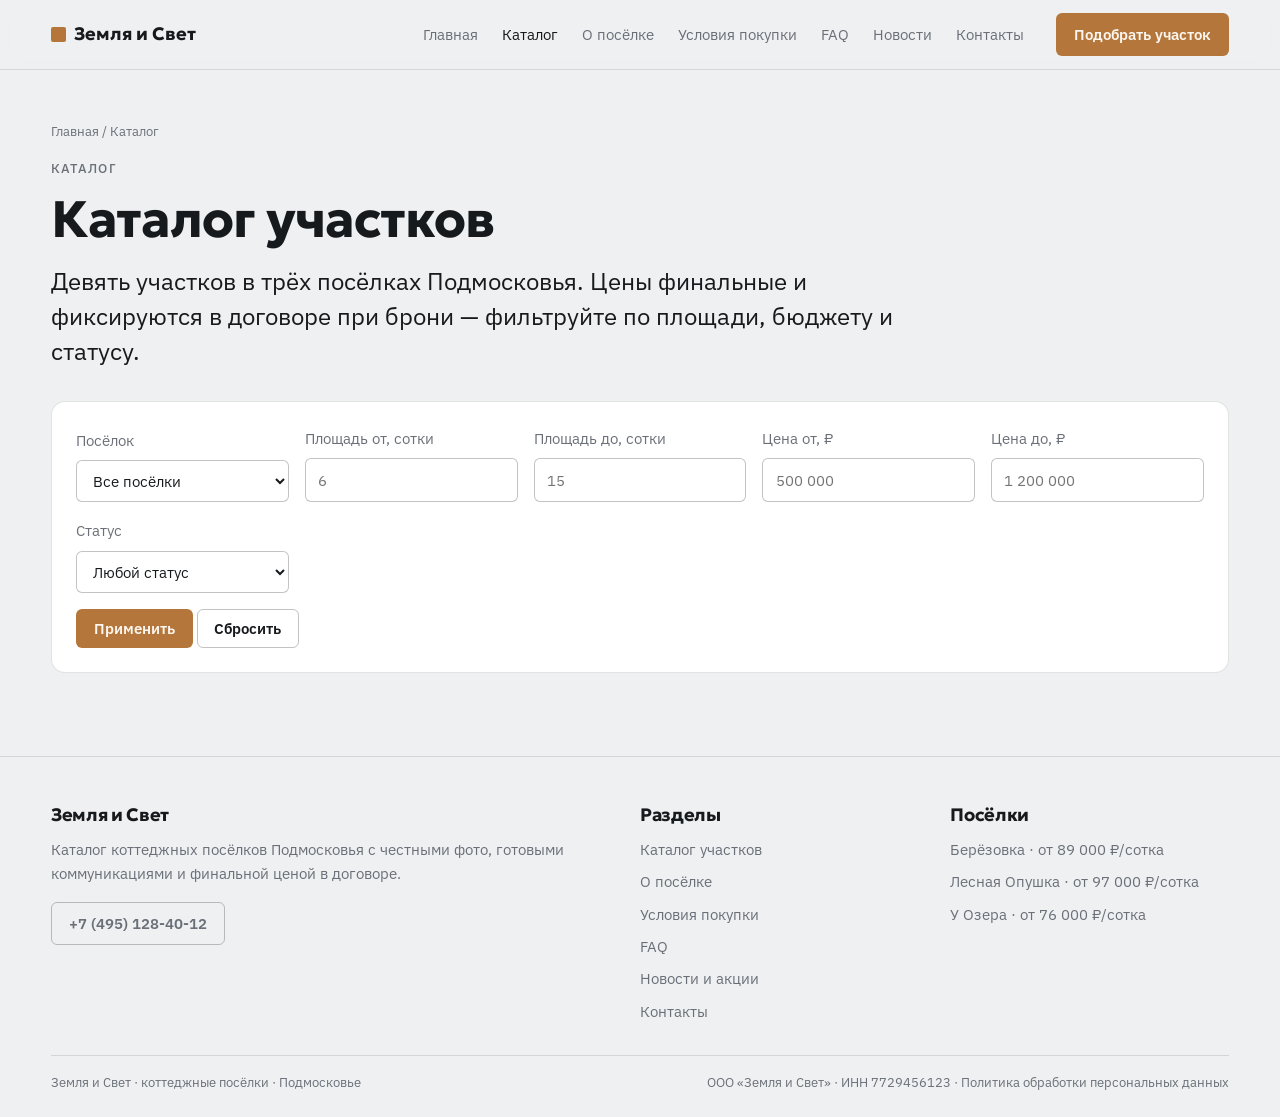
==== catalog.html @ a8922cd4 "Первая публикация 23.11 21:20" ====
<!DOCTYPE html>
<html lang="ru">
<head>
  <meta charset="UTF-8">
  <meta name="viewport" content="width=device-width, initial-scale=1">
  <title>Каталог участков — Земля и Свет</title>
  <meta name="description" content="Каталог участков в коттеджных посёлках «Берёзовка», «Лесная Опушка» и «У Озера»: площадь от 6 соток, цены от 76 000 ₽ за сотку, свет, вода, дороги. Фильтр по посёлку, площади, цене и статусу.">
  <meta property="og:title" content="Каталог участков — Земля и Свет">
  <meta property="og:description" content="Участки ИЖС с коммуникациями в трёх посёлках Подмосковья. Честные фото и финальные цены.">
  <meta property="og:type" content="website">
  <meta property="og:image" content="assets/og.jpg">
  <link rel="preconnect" href="https://fonts.googleapis.com">
  <link rel="preconnect" href="https://fonts.gstatic.com" crossorigin>
  <link href="https://fonts.googleapis.com/css2?family=Geologica:wght@500;600;700&family=IBM+Plex+Sans:wght@400;500;600&display=swap" rel="stylesheet">
  <link rel="icon" href="favicon.svg" type="image/svg+xml">
  <link rel="stylesheet" href="css/site.css">
  <script type="application/ld+json">
  {
    "@context": "https://schema.org",
    "@type": "RealEstateAgent",
    "name": "Земля и Свет",
    "description": "Каталог коттеджных посёлков Подмосковья с готовыми коммуникациями",
    "telephone": "+7 (495) 128-40-12",
    "address": { "@type": "PostalAddress", "addressLocality": "Москва", "streetAddress": "Волоколамское шоссе, 11 км, офис 305" },
    "areaServed": "Подмосковье"
  }
  </script>
</head>
<body data-nav="catalog">

<header class="site-header">
  <div class="wrap site-header__in">
    <a class="logo" href="index.html"><i aria-hidden="true"></i>Земля и Свет</a>
    <button class="nav-toggle" type="button" aria-expanded="false" aria-controls="site-nav">Меню</button>
    <nav class="site-nav" id="site-nav" aria-label="Основная навигация">
      <a href="index.html" data-nav="index">Главная</a>
      <a href="catalog.html" data-nav="catalog">Каталог</a>
      <a href="poselok.html" data-nav="poselok">О посёлке</a>
      <a href="terms.html" data-nav="terms">Условия покупки</a>
      <a href="faq.html" data-nav="faq">FAQ</a>
      <a href="news.html" data-nav="news">Новости</a>
      <a href="contacts.html" data-nav="contacts">Контакты</a>
    </nav>
    <a class="btn btn--sm" href="catalog.html">Подобрать участок</a>
  </div>
</header>

<main>
  <section class="section section--tight" aria-label="Каталог участков">
    <div class="wrap">
      <nav class="breadcrumbs" aria-label="Хлебные крошки">
        <a href="index.html">Главная</a> / <span aria-current="page">Каталог</span>
      </nav>

      <span class="label">Каталог</span>
      <h1>Каталог участков</h1>
      <p class="lead">Девять участков в трёх посёлках Подмосковья. Цены финальные и фиксируются в договоре при брони — фильтруйте по площади, бюджету и статусу.</p>

      <form class="filters" id="filters" action="#" method="get" style="margin-top: var(--s6)" aria-label="Фильтры каталога">
        <div class="filters__grid">
          <label class="field"><span>Посёлок</span>
            <select name="village" id="f-village">
              <option value="">Все посёлки</option>
            </select>
          </label>
          <label class="field"><span>Площадь от, сотки</span>
            <input type="number" name="area_from" id="f-area-from" min="0" step="0.5" inputmode="decimal" placeholder="6">
          </label>
          <label class="field"><span>Площадь до, сотки</span>
            <input type="number" name="area_to" id="f-area-to" min="0" step="0.5" inputmode="decimal" placeholder="15">
          </label>
          <label class="field"><span>Цена от, ₽</span>
            <input type="number" name="price_from" id="f-price-from" min="0" step="10000" inputmode="numeric" placeholder="500 000">
          </label>
          <label class="field"><span>Цена до, ₽</span>
            <input type="number" name="price_to" id="f-price-to" min="0" step="10000" inputmode="numeric" placeholder="1 200 000">
          </label>
          <label class="field"><span>Статус</span>
            <select name="status" id="f-status">
              <option value="">Любой статус</option>
              <option value="Свободен">Свободен</option>
            </select>
          </label>
        </div>
        <div class="filters__result">
          <button class="btn btn--sm" type="submit">Применить</button>
          <button class="btn btn--ghost btn--sm" type="reset" id="f-reset">Сбросить</button>
          <span id="f-count" role="status"></span>
        </div>
      </form>

      <div class="cards" id="lot-cards"></div>
      <p class="notice" id="lot-empty" hidden>По выбранным фильтрам участков нет. Попробуйте расширить диапазон площади или цены — или позвоните, подберём вариант вручную.</p>
    </div>
  </section>
</main>

<footer class="site-footer">
  <div class="wrap">
    <div class="site-footer__grid">
      <div>
        <h4>Земля и Свет</h4>
        <p class="muted">Каталог коттеджных посёлков Подмосковья с честными фото, готовыми коммуникациями и финальной ценой в договоре.</p>
        <a class="btn btn--ghost btn--sm" href="tel:+74951284012">+7 (495) 128-40-12</a>
      </div>
      <nav aria-label="Разделы сайта">
        <h4>Разделы</h4>
        <ul>
          <li><a href="catalog.html">Каталог участков</a></li>
          <li><a href="poselok.html">О посёлке</a></li>
          <li><a href="terms.html">Условия покупки</a></li>
          <li><a href="faq.html">FAQ</a></li>
          <li><a href="news.html">Новости и акции</a></li>
          <li><a href="contacts.html">Контакты</a></li>
        </ul>
      </nav>
      <nav aria-label="Посёлки">
        <h4>Посёлки</h4>
        <ul>
          <li><a href="catalog.html?village=berezovka">Берёзовка · от 89 000 ₽/сотка</a></li>
          <li><a href="catalog.html?village=lesnaya">Лесная Опушка · от 97 000 ₽/сотка</a></li>
          <li><a href="catalog.html?village=ozero">У Озера · от 76 000 ₽/сотка</a></li>
        </ul>
      </nav>
    </div>
    <div class="site-footer__foot">
      <span>Земля и Свет · коттеджные посёлки · Подмосковье</span>
      <span>ООО «Земля и Свет» · ИНН 7729456123 · <a href="#politika">Политика обработки персональных данных</a></span>
    </div>
  </div>
</footer>

<script src="js/data.js"></script>
<script src="js/catalog.js"></script>
<script src="js/site.js"></script>
</body>
</html>
---- css/site.css ----
/* ============================================================================
   site.css – «Земля и Свет», каталог коттеджных посёлков Подмосковья
   Палитра «Бумага и дерево». Одна гарнитура для заголовков, одна для текста.
   ========================================================================== */
:root {
  --canvas: #eef0f2;
  --surface: #ffffff;
  --ink: #171a1d;
  --ink-soft: #6b7078;
  --accent: #b4763a;
  --accent-ink: #fbf6ef;
  --hair: rgb(23 26 29 / .12);
  --hair-strong: rgb(23 26 29 / .26);
  --font-display: "Geologica", "Arial", system-ui, sans-serif;
  --font-text: "IBM Plex Sans", "Segoe UI", system-ui, sans-serif;
  --t-xs: clamp(0.75rem, 0.72rem + 0.15vw, 0.82rem);
  --t-sm: clamp(0.875rem, 0.84rem + 0.18vw, 0.95rem);
  --t-base: clamp(1rem, 0.96rem + 0.22vw, 1.125rem);
  --t-lg: clamp(1.2rem, 1.1rem + 0.5vw, 1.5rem);
  --t-xl: clamp(1.6rem, 1.35rem + 1.2vw, 2.25rem);
  --t-2xl: clamp(2rem, 1.5rem + 2.4vw, 3.2rem);
  --s1: .25rem; --s2: .5rem; --s3: .75rem; --s4: 1rem; --s5: 1.5rem;
  --s6: 2rem; --s7: 3rem; --s8: 4rem; --s9: 6rem;
  --gutter: clamp(1.25rem, 4vw, 4rem);
  --section: clamp(3.5rem, 8vw, 7rem);
  --radius: 6px;
  --radius-lg: 14px;
  --shadow: 0 1px 2px rgb(23 26 29 / .08), 0 6px 18px rgb(23 26 29 / .08);
  --shadow-lg: 0 2px 6px rgb(23 26 29 / .10), 0 18px 48px rgb(23 26 29 / .14);
  --measure: 62ch;
}

*, *::before, *::after { box-sizing: border-box; }
html { scroll-behavior: smooth; }
body {
  margin: 0;
  background: var(--canvas);
  color: var(--ink);
  font-family: var(--font-text);
  font-size: var(--t-base);
  line-height: 1.6;
  -webkit-font-smoothing: antialiased;
}
img { max-width: 100%; height: auto; display: block; }
a { color: var(--ink); text-decoration-color: var(--accent); text-underline-offset: .18em; }
a:hover { color: var(--accent); }
h1, h2, h3, h4 { font-family: var(--font-display); line-height: 1.12; margin: 0 0 var(--s4); letter-spacing: -0.02em; }
h1 { font-size: var(--t-2xl); }
h2 { font-size: var(--t-xl); }
h3 { font-size: var(--t-lg); }
p { margin: 0 0 var(--s4); max-width: var(--measure); }

.wrap { width: min(100% - 2 * var(--gutter), 76rem); margin-inline: auto; }
.section { padding-block: var(--section); }
.section--tight { padding-block: calc(var(--section) / 2); }
.section--surface { background: var(--surface); }

.label {
  display: block; font-size: var(--t-xs); letter-spacing: .08em; text-transform: uppercase;
  color: var(--ink-soft); font-weight: 500; margin-bottom: var(--s3);
}
.lead { font-size: var(--t-lg); line-height: 1.45; }
.muted { color: var(--ink-soft); }

/* ---- кнопки ---------------------------------------------------------------- */
.btn {
  display: inline-block; padding: .8em 1.6em; border: 1px solid transparent; border-radius: var(--radius);
  background: var(--accent); color: var(--accent-ink); font-weight: 600; font-size: var(--t-base);
  font-family: var(--font-text); text-decoration: none; cursor: pointer; text-align: center;
  transition: transform .15s ease, box-shadow .15s ease;
}
.btn:hover { transform: translateY(-1px); box-shadow: var(--shadow); color: var(--accent-ink); }
.btn--ghost { background: transparent; color: var(--ink); border-color: var(--hair-strong); }
.btn--ghost:hover { color: var(--accent); border-color: var(--accent); }
.btn--sm { padding: .55em 1.1em; font-size: var(--t-sm); }
.btn--block { display: block; width: 100%; }

/* ---- шапка ----------------------------------------------------------------- */
.site-header {
  position: sticky; top: 0; z-index: 50;
  background: color-mix(in oklab, var(--canvas) 88%, transparent);
  backdrop-filter: blur(10px);
  border-bottom: 1px solid var(--hair);
}
.site-header__in { display: flex; align-items: center; gap: var(--s5); padding-block: .8rem; }
.logo { font-family: var(--font-display); font-weight: 700; font-size: var(--t-base); text-decoration: none; display: inline-flex; align-items: center; gap: .5rem; }
.logo i { width: .8em; height: .8em; background: var(--accent); display: inline-block; border-radius: 2px; }
.site-nav { display: flex; gap: var(--s5); margin-left: auto; font-size: var(--t-sm); }
.site-nav a { text-decoration: none; color: var(--ink-soft); }
.site-nav a:hover, .site-nav a[aria-current] { color: var(--ink); }
.site-header .btn { margin-left: var(--s2); }
.nav-toggle { display: none; }

@media (max-width: 900px) {
  .site-header__in { flex-wrap: wrap; }
  .nav-toggle {
    display: inline-flex; margin-left: auto; background: none; border: 1px solid var(--hair-strong);
    border-radius: var(--radius); padding: .45rem .7rem; font: inherit; font-size: var(--t-sm); cursor: pointer;
  }
  .site-nav {
    display: none; flex-direction: column; gap: var(--s3); width: 100%;
    padding-block: var(--s3); border-top: 1px solid var(--hair);
  }
  .site-nav.is-open { display: flex; }
  .site-header .btn { display: none; }
}

/* ---- подвал ---------------------------------------------------------------- */
.site-footer { border-top: 1px solid var(--hair); padding-block: var(--s7) var(--s5); font-size: var(--t-sm); }
.site-footer__grid { display: grid; grid-template-columns: 2fr 1fr 1fr; gap: var(--s6); }
.site-footer h4 { font-size: var(--t-base); margin-bottom: var(--s3); }
.site-footer ul { list-style: none; margin: 0; padding: 0; display: grid; gap: var(--s2); }
.site-footer a { text-decoration: none; color: var(--ink-soft); }
.site-footer a:hover { color: var(--accent); }
.site-footer__foot { margin-top: var(--s6); padding-top: var(--s4); border-top: 1px solid var(--hair); color: var(--ink-soft); font-size: var(--t-xs); display: flex; flex-wrap: wrap; gap: var(--s3) var(--s6); justify-content: space-between; }
@media (max-width: 760px) { .site-footer__grid { grid-template-columns: 1fr; } }

/* ---- hero ------------------------------------------------------------------ */
.hero { position: relative; min-height: min(88svh, 46rem); display: flex; align-items: flex-end; overflow: clip; }
.hero__img { position: absolute; inset: 0; }
.hero__img img { width: 100%; height: 100%; object-fit: cover; object-position: 62% 50%; }
.hero__scrim { position: absolute; inset: 0; background: linear-gradient(78deg, rgb(238 240 242 / .96) 0%, rgb(238 240 242 / .78) 42%, rgb(238 240 242 / .05) 75%); }
.hero__body { position: relative; padding-block: var(--s8) var(--s6); max-width: 40rem; }
.hero h1 { font-size: var(--t-2xl); max-width: 15ch; }
.hero .lead { max-width: 34ch; }
.hero__cta { display: flex; flex-wrap: wrap; gap: var(--s3); align-items: center; margin-top: var(--s5); }
.hero__price {
  margin-top: var(--s4); padding: .7rem 1rem; background: rgb(255 255 255 / .92);
  border: 1px solid var(--hair-strong); border-radius: var(--radius); max-width: 34ch; font-size: var(--t-sm);
}
.hero__price b { font-family: var(--font-display); white-space: nowrap; }

/* ---- преимущества: иконки + текст ------------------------------------------ */
.pros { display: grid; grid-template-columns: repeat(auto-fit, minmax(15rem, 1fr)); gap: var(--s5); }
.pros__item { background: var(--surface); border: 1px solid var(--hair); border-radius: var(--radius-lg); padding: var(--s5); }
.pros__icon { width: 2.6rem; height: 2.6rem; border-radius: var(--radius); background: color-mix(in oklab, var(--accent) 14%, var(--surface)); color: var(--accent); display: grid; place-items: center; margin-bottom: var(--s4); }
.pros__icon svg { width: 1.4rem; height: 1.4rem; }
.pros__item h3 { font-size: var(--t-base); margin-bottom: var(--s2); }
.pros__item p { font-size: var(--t-sm); color: var(--ink-soft); margin: 0; }

/* ---- карточки участков/посёлков -------------------------------------------- */
.cards { display: grid; grid-template-columns: repeat(auto-fill, minmax(17rem, 1fr)); gap: var(--s5); }
.card {
  background: var(--surface); border: 1px solid var(--hair); border-radius: var(--radius-lg);
  overflow: hidden; display: flex; flex-direction: column; transition: transform .15s ease, box-shadow .15s ease;
}
.card:hover { transform: translateY(-2px); box-shadow: var(--shadow-lg); }
.card__img { aspect-ratio: 4 / 3; overflow: hidden; }
.card__img img { width: 100%; height: 100%; object-fit: cover; }
.card__body { padding: var(--s4) var(--s4) var(--s5); display: flex; flex-direction: column; gap: var(--s2); flex: 1; }
.card__title { font-family: var(--font-display); font-size: var(--t-base); margin: 0; }
.card__meta { font-size: var(--t-sm); color: var(--ink-soft); margin: 0; }
.card__price { margin-top: auto; padding-top: var(--s3); font-size: var(--t-sm); }
.card__price b { font-family: var(--font-display); font-size: var(--t-lg); white-space: nowrap; }

/* ---- фильтры каталога ------------------------------------------------------- */
.filters { background: var(--surface); border: 1px solid var(--hair); border-radius: var(--radius-lg); padding: var(--s5); margin-bottom: var(--s6); }
.filters__grid { display: grid; grid-template-columns: repeat(auto-fit, minmax(11rem, 1fr)); gap: var(--s4); align-items: end; }
.field { display: grid; gap: var(--s2); font-size: var(--t-sm); }
.field span { color: var(--ink-soft); }
.field input, .field select, .field textarea {
  font: inherit; padding: .6em .8em; border: 1px solid var(--hair-strong); border-radius: var(--radius);
  background: var(--surface); color: var(--ink); width: 100%;
}
.field input:focus, .field select:focus, .field textarea:focus { outline: 2px solid var(--accent); outline-offset: -1px; }
.filters__result { margin-top: var(--s4); font-size: var(--t-sm); color: var(--ink-soft); }

/* ---- детальная страница ----------------------------------------------------- */
.gallery { display: grid; grid-template-columns: 2fr 1fr 1fr; grid-template-rows: repeat(2, 1fr); gap: var(--s3); }
.gallery__item { overflow: hidden; border-radius: var(--radius); border: 1px solid var(--hair); }
.gallery__item img { width: 100%; height: 100%; object-fit: cover; }
.gallery__item:first-child { grid-row: 1 / span 2; }
@media (max-width: 700px) { .gallery { grid-template-columns: 1fr 1fr; } .gallery__item:first-child { grid-column: 1 / -1; grid-row: auto; } }
.specs { display: grid; grid-template-columns: repeat(auto-fit, minmax(13rem, 1fr)); gap: var(--s3) var(--s6); }
.specs div { padding-block: var(--s3); border-top: 1px solid var(--hair); font-size: var(--t-sm); }
.specs dt { color: var(--ink-soft); }
.specs dd { margin: var(--s1) 0 0; font-weight: 600; }
.breadcrumbs { font-size: var(--t-xs); color: var(--ink-soft); margin-bottom: var(--s4); }
.breadcrumbs a { color: var(--ink-soft); text-decoration: none; }
.breadcrumbs a:hover { color: var(--accent); }

/* ---- формы ------------------------------------------------------------------ */
.form { display: grid; gap: var(--s4); }
.form__row { display: grid; grid-template-columns: 1fr 1fr; gap: var(--s4); }
@media (max-width: 600px) { .form__row { grid-template-columns: 1fr; } }
.form__note { font-size: var(--t-xs); color: var(--ink-soft); }
.form__ok { display: none; padding: var(--s4) var(--s5); border: 1px solid color-mix(in oklab, var(--accent) 45%, transparent); background: color-mix(in oklab, var(--accent) 10%, var(--surface)); border-radius: var(--radius); }
.form.is-sent .form__ok { display: block; }
.form.is-sent .form__fields { display: none; }

/* ---- отзывы ----------------------------------------------------------------- */
.reviews { display: grid; grid-template-columns: 1.4fr 1fr 1fr; gap: var(--s6); }
.reviews__item { margin: 0; padding-top: var(--s4); border-top: 1px solid var(--hair-strong); }
.reviews__item--big blockquote { font-size: var(--t-lg); line-height: 1.4; }
.reviews blockquote { margin: 0; text-wrap: pretty; }
.reviews figcaption { margin-top: var(--s3); font-size: var(--t-sm); color: var(--ink-soft); }
.reviews figcaption b { color: var(--ink); }
.reviews__rating { display: flex; align-items: center; gap: var(--s3); margin-bottom: var(--s5); }
.reviews__num { font-family: var(--font-display); font-weight: 700; font-size: var(--t-xl); }
.stars { --r: 5; --size: 1.1rem; display: inline-block; width: calc(var(--size) * 5); height: var(--size);
  background: linear-gradient(90deg, var(--accent) calc(var(--r) / 5 * 100%), var(--hair-strong) 0);
  -webkit-mask: url("data:image/svg+xml,%3Csvg xmlns='http://www.w3.org/2000/svg' viewBox='0 0 20 20'%3E%3Cpath d='M10 1.5l2.6 5.6 6.1.7-4.5 4.2 1.2 6L10 15l-5.4 3 1.2-6L1.3 7.8l6.1-.7z'/%3E%3C/svg%3E") 0 0 / var(--size) var(--size) repeat-x;
  mask: url("data:image/svg+xml,%3Csvg xmlns='http://www.w3.org/2000/svg' viewBox='0 0 20 20'%3E%3Cpath d='M10 1.5l2.6 5.6 6.1.7-4.5 4.2 1.2 6L10 15l-5.4 3 1.2-6L1.3 7.8l6.1-.7z'/%3E%3C/svg%3E") 0 0 / var(--size) var(--size) repeat-x; }
@media (max-width: 800px) { .reviews { grid-template-columns: 1fr; } }

/* ---- FAQ -------------------------------------------------------------------- */
.faq details { border-top: 1px solid var(--hair); }
.faq summary { cursor: pointer; padding: var(--s4) 0; font-weight: 600; font-size: var(--t-base); list-style: none; display: flex; justify-content: space-between; gap: var(--s4); }
.faq summary::-webkit-details-marker { display: none; }
.faq summary::after { content: "+"; font-family: var(--font-display); color: var(--accent); flex: none; }
.faq details[open] summary::after { content: "–"; }
.faq details p { padding-bottom: var(--s4); color: var(--ink-soft); margin: 0; }

/* ---- новости ---------------------------------------------------------------- */
.news-list { display: grid; gap: var(--s4); }
.news-item { display: grid; grid-template-columns: 7rem 1fr; gap: var(--s5); padding-block: var(--s4); border-top: 1px solid var(--hair); }
.news-item time { font-size: var(--t-xs); color: var(--ink-soft); text-transform: uppercase; letter-spacing: .06em; padding-top: .3em; }
.news-item h3 { font-size: var(--t-base); margin-bottom: var(--s2); }
.news-item p { font-size: var(--t-sm); color: var(--ink-soft); margin: 0; }
@media (max-width: 600px) { .news-item { grid-template-columns: 1fr; gap: var(--s2); } }

/* ---- карта и контакты -------------------------------------------------------- */
.map { border: 1px solid var(--hair-strong); border-radius: var(--radius-lg); overflow: hidden; }
.map iframe { display: block; width: 100%; height: 26rem; border: 0; }
.contact-grid { display: grid; grid-template-columns: 1fr 1fr; gap: var(--s7); align-items: start; }
@media (max-width: 800px) { .contact-grid { grid-template-columns: 1fr; } }
.contact-list { display: grid; gap: var(--s4); margin: 0; }
.contact-list div { padding-top: var(--s3); border-top: 1px solid var(--hair); }
.contact-list dt { font-size: var(--t-xs); text-transform: uppercase; letter-spacing: .08em; color: var(--ink-soft); }
.contact-list dd { margin: var(--s1) 0 0; font-weight: 600; font-size: var(--t-lg); }
.contact-list a { text-decoration: none; }

/* ---- плашка демо (только показ заказчику) ----------------------------------- */
.demo-for { display: inline-flex; align-items: center; gap: .55rem; margin-bottom: var(--s5); padding: .4rem .95rem .4rem .45rem;
  background: rgb(255 255 255 / .92); border: 1px solid var(--hair-strong); border-radius: 999px;
  font-size: var(--t-xs); color: var(--ink); max-width: 100%; }
.demo-for img { width: 1.6rem; height: 1.6rem; border-radius: 50%; object-fit: cover; flex: none; }

/* ---- прочее ----------------------------------------------------------------- */
.two-col { display: grid; grid-template-columns: 1fr 1fr; gap: var(--s7); align-items: start; }
@media (max-width: 800px) { .two-col { grid-template-columns: 1fr; } }
.figure { margin: 0; }
.figure img { border-radius: var(--radius-lg); border: 1px solid var(--hair); width: 100%; }
.figure figcaption { margin-top: var(--s3); font-size: var(--t-sm); color: var(--ink-soft); }
.steps { counter-reset: step; list-style: none; margin: 0; padding: 0; display: grid; gap: 0; }
.steps li { counter-increment: step; padding: var(--s4) 0; border-top: 1px solid var(--hair); display: grid; grid-template-columns: 3.5rem 1fr; gap: var(--s4); }
.steps li::before { content: counter(step, decimal-leading-zero); font-family: var(--font-display); color: var(--accent); }
.steps h3 { font-size: var(--t-base); margin-bottom: var(--s1); }
.steps p { font-size: var(--t-sm); color: var(--ink-soft); margin: 0; }
.notice { padding: var(--s4) var(--s5); border: 1px solid var(--hair-strong); border-left: 3px solid var(--accent); background: var(--surface); border-radius: var(--radius); font-size: var(--t-sm); }
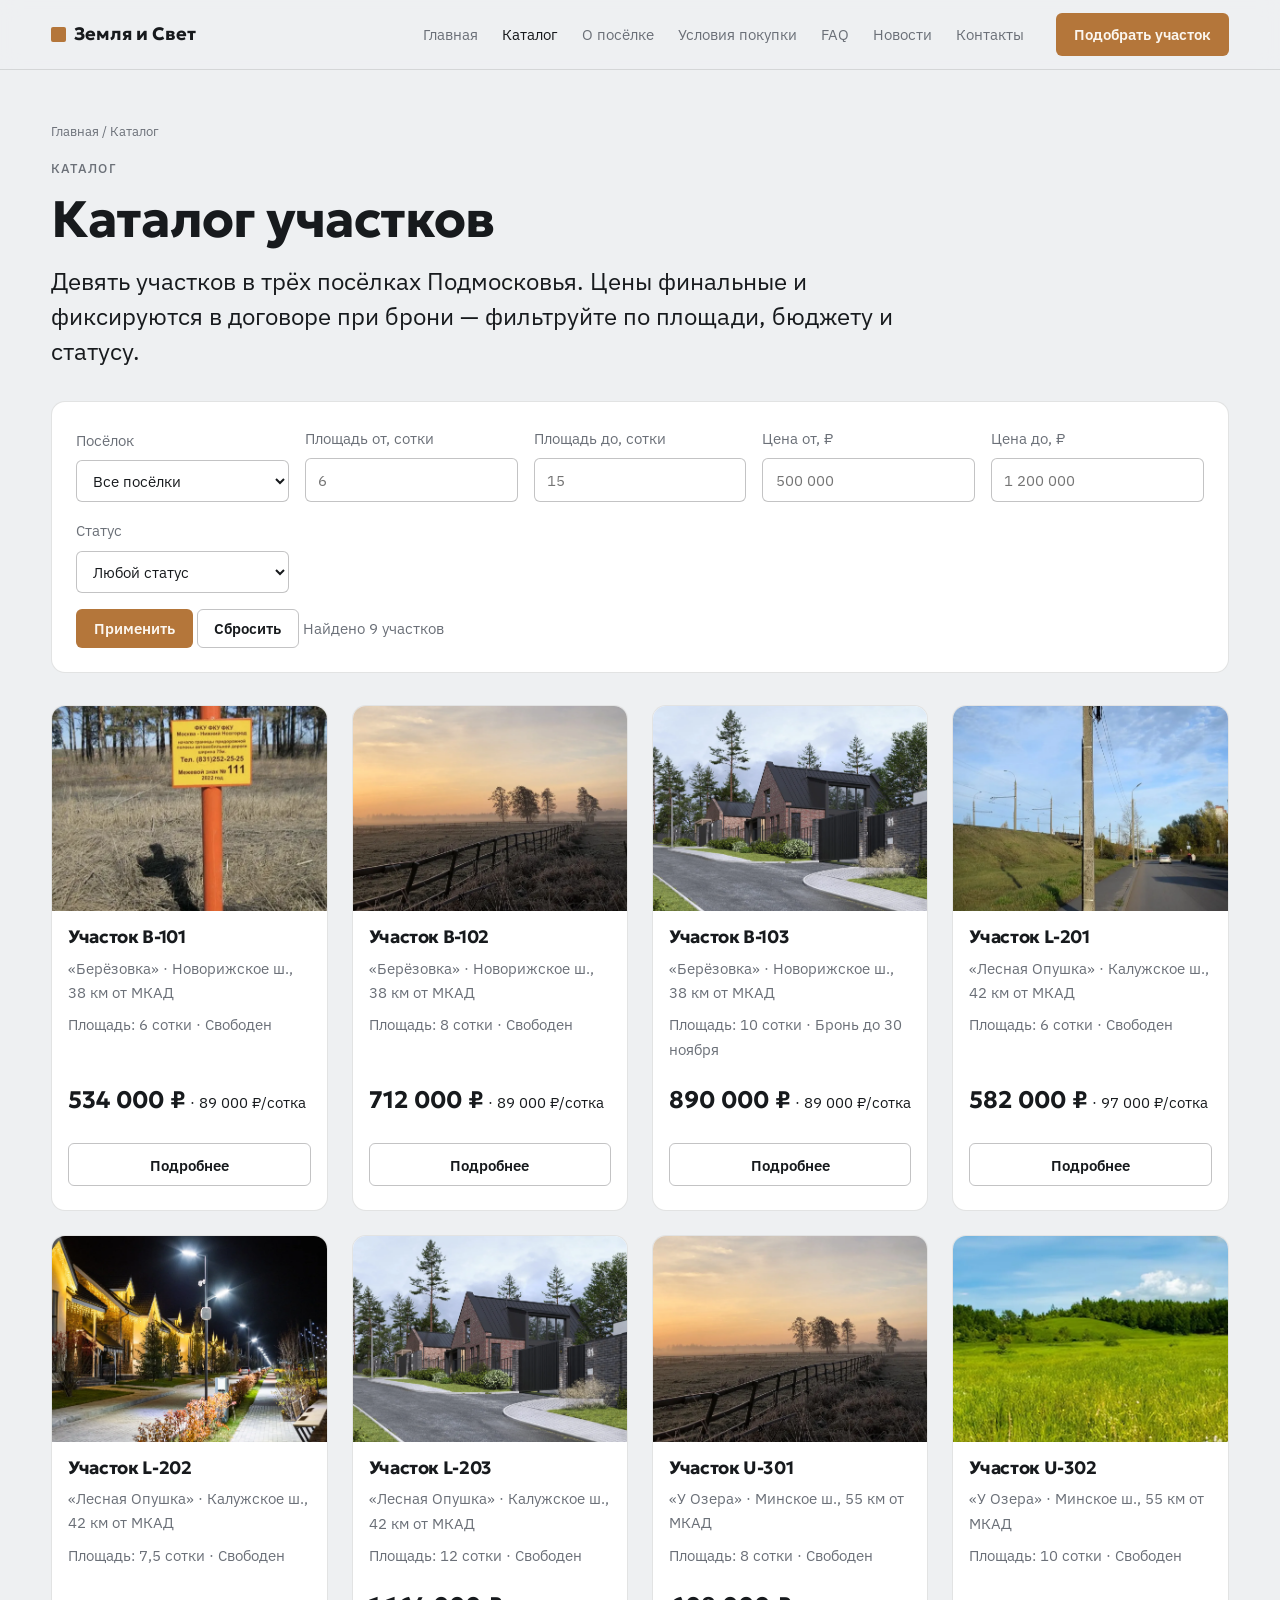
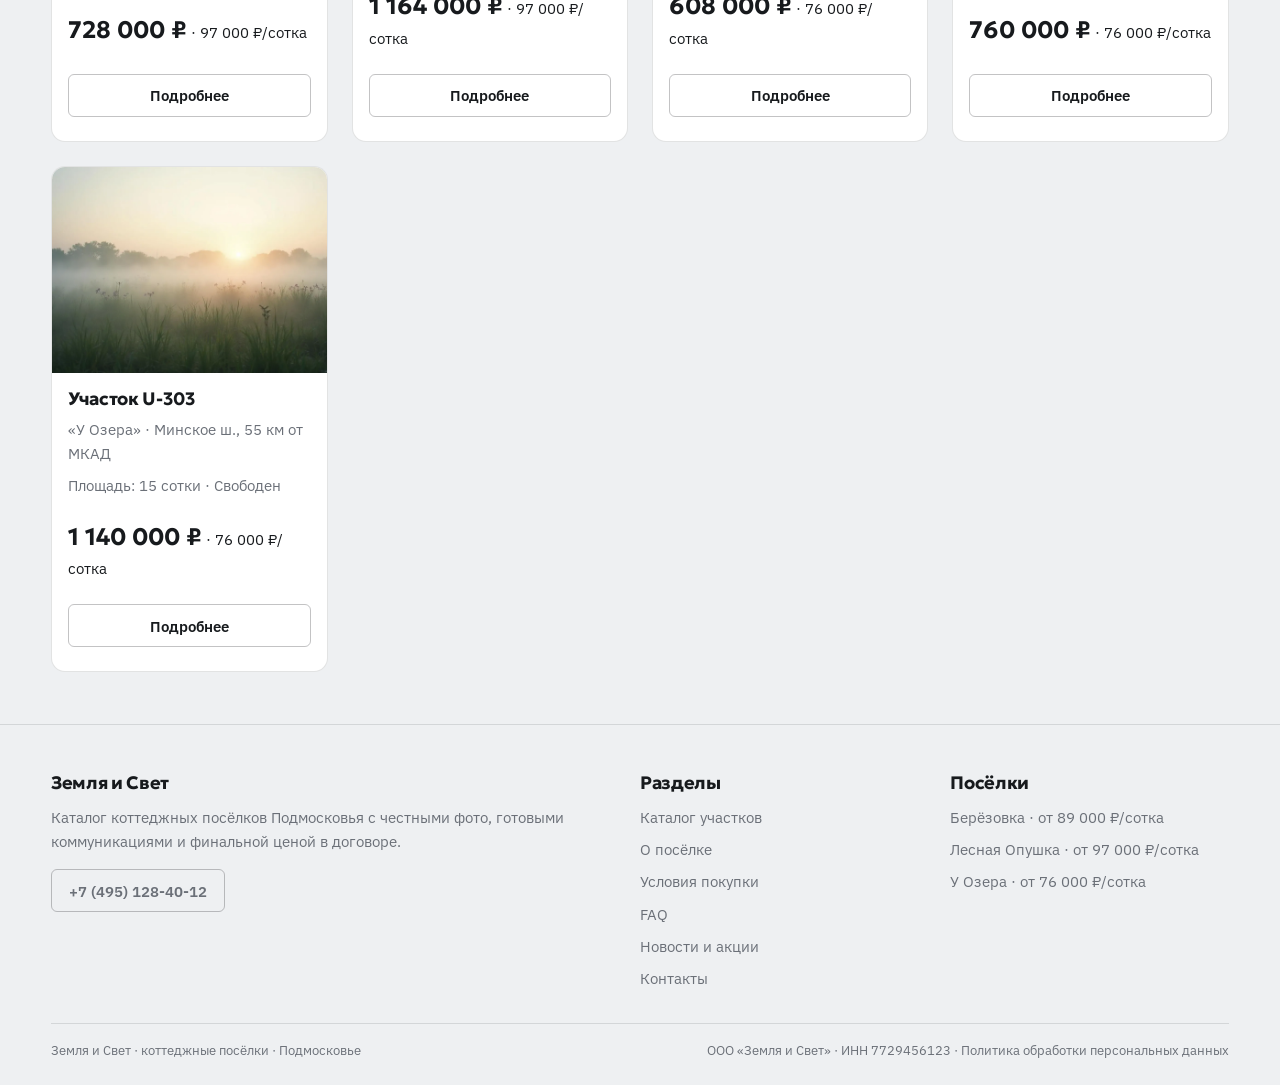
==== commit dbb2e4ff: "Версионирование css/js для сброса кэша" ====
--- a/catalog.html
+++ b/catalog.html
@@ -13,7 +13,7 @@
   <link rel="preconnect" href="https://fonts.gstatic.com" crossorigin>
   <link href="https://fonts.googleapis.com/css2?family=Geologica:wght@500;600;700&family=IBM+Plex+Sans:wght@400;500;600&display=swap" rel="stylesheet">
   <link rel="icon" href="favicon.svg" type="image/svg+xml">
-  <link rel="stylesheet" href="css/site.css">
+  <link rel="stylesheet" href="css/site.css?v=3">
   <script type="application/ld+json">
   {
     "@context": "https://schema.org",
@@ -130,8 +130,8 @@
   </div>
 </footer>
 
-<script src="js/data.js"></script>
-<script src="js/catalog.js"></script>
-<script src="js/site.js"></script>
+<script src="js/data.js?v=3"></script>
+<script src="js/catalog.js?v=3"></script>
+<script src="js/site.js?v=3"></script>
 </body>
 </html>
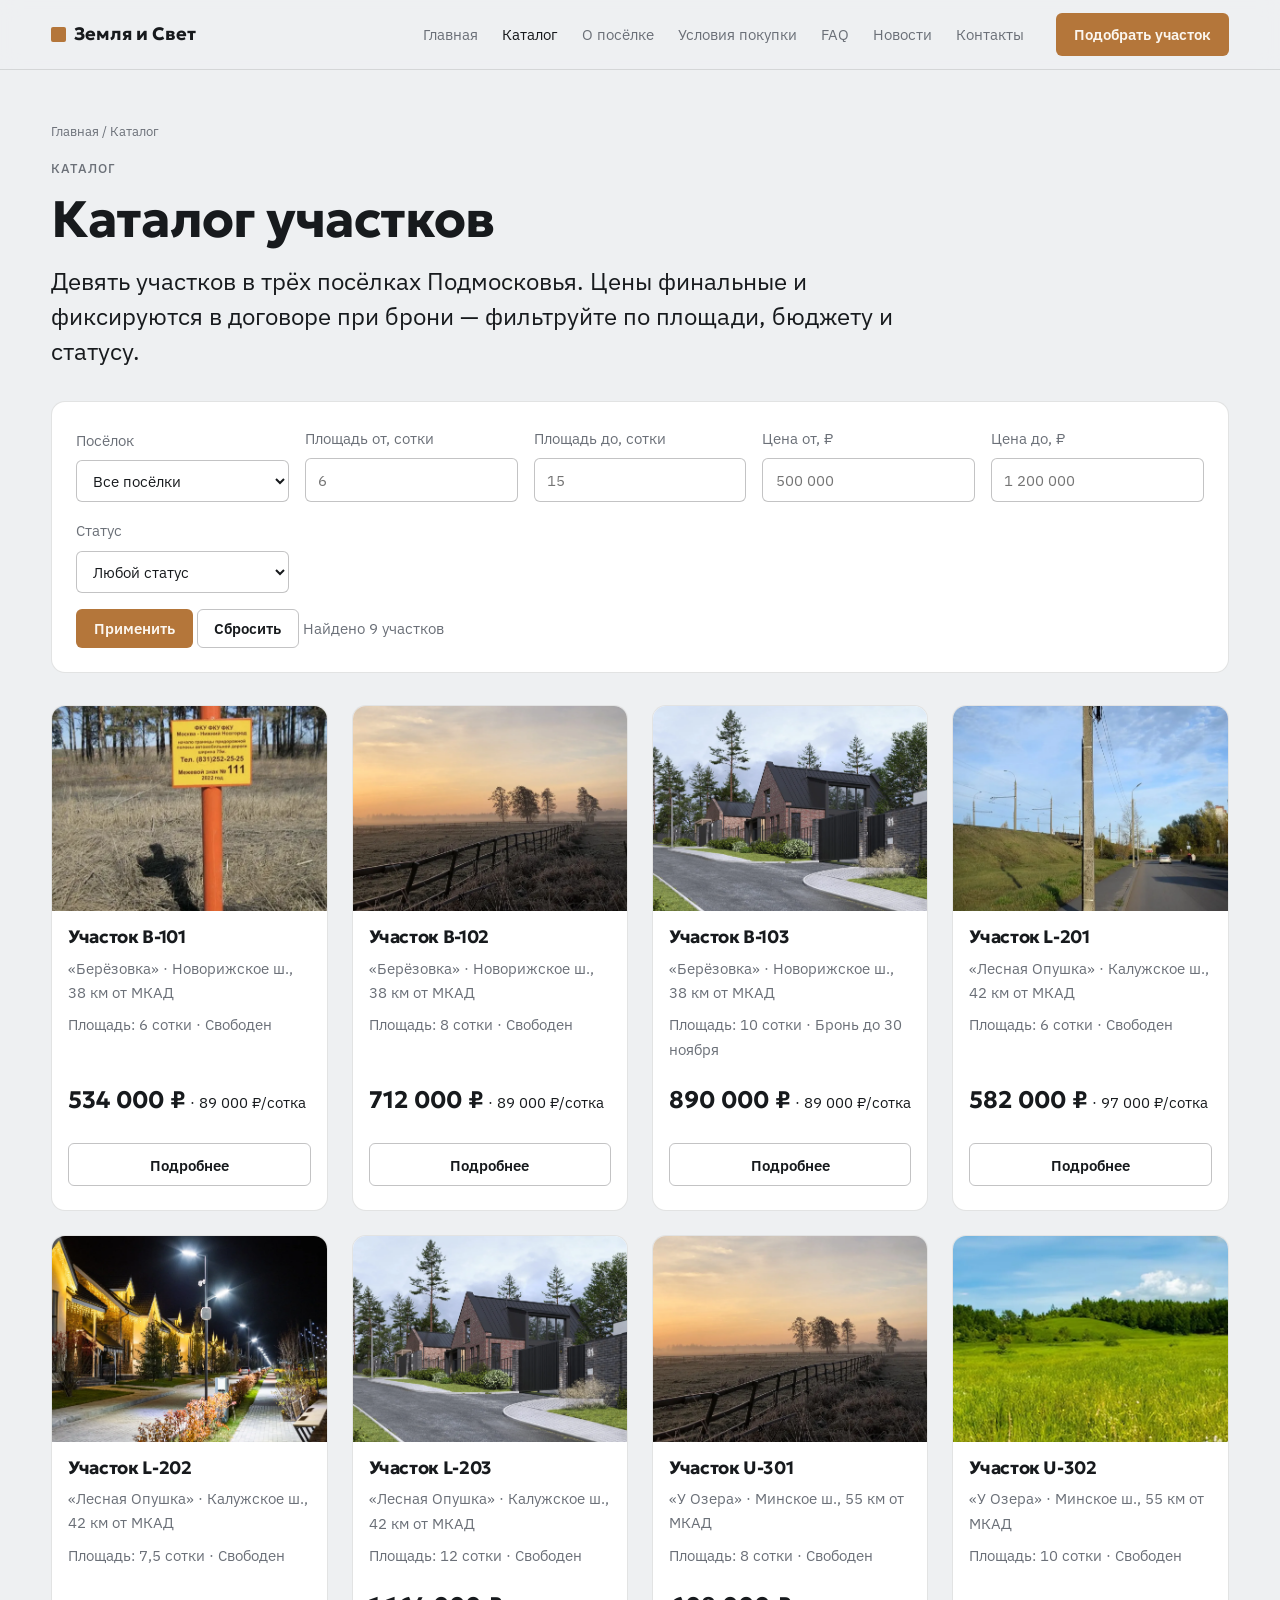
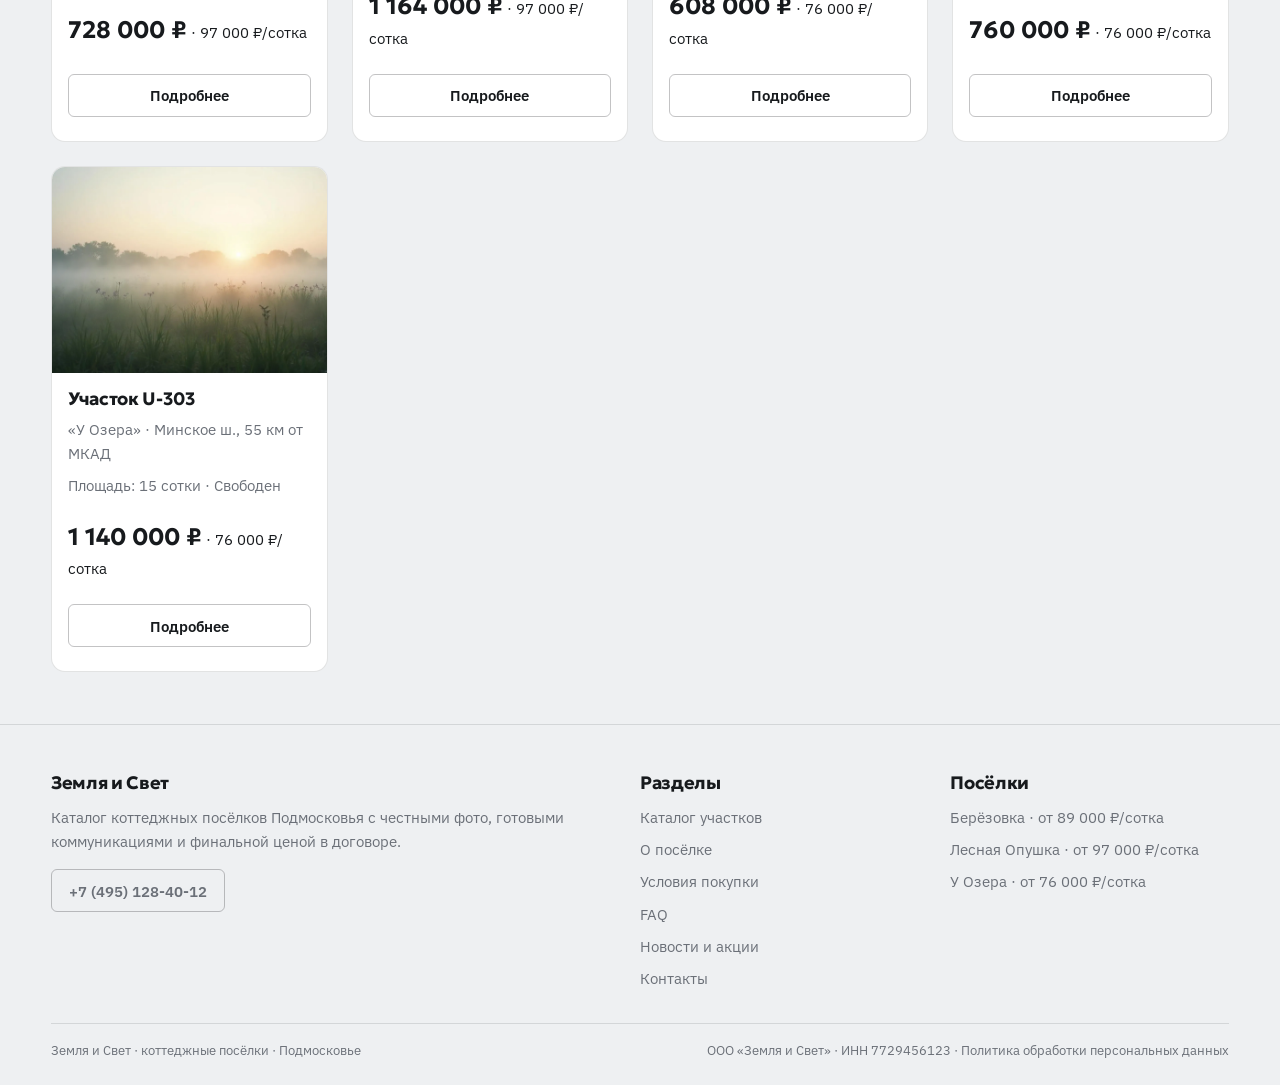
==== commit a6c48a83: "Контент прижат к левому краю" ====
--- a/catalog.html
+++ b/catalog.html
@@ -13,7 +13,7 @@
   <link rel="preconnect" href="https://fonts.gstatic.com" crossorigin>
   <link href="https://fonts.googleapis.com/css2?family=Geologica:wght@500;600;700&family=IBM+Plex+Sans:wght@400;500;600&display=swap" rel="stylesheet">
   <link rel="icon" href="favicon.svg" type="image/svg+xml">
-  <link rel="stylesheet" href="css/site.css?v=3">
+  <link rel="stylesheet" href="css/site.css?v=4">
   <script type="application/ld+json">
   {
     "@context": "https://schema.org",
@@ -130,8 +130,8 @@
   </div>
 </footer>
 
-<script src="js/data.js?v=3"></script>
-<script src="js/catalog.js?v=3"></script>
-<script src="js/site.js?v=3"></script>
+<script src="js/data.js?v=4"></script>
+<script src="js/catalog.js?v=4"></script>
+<script src="js/site.js?v=4"></script>
 </body>
 </html>
--- a/css/site.css
+++ b/css/site.css
@@ -50,7 +50,7 @@
 h3 { font-size: var(--t-lg); }
 p { margin: 0 0 var(--s4); max-width: var(--measure); }
 
-.wrap { width: min(100% - 2 * var(--gutter), 76rem); margin-inline: auto; }
+.wrap { width: min(100% - 2 * var(--gutter), 76rem); margin-left: var(--gutter); margin-right: auto; }
 .section { padding-block: var(--section); }
 .section--tight { padding-block: calc(var(--section) / 2); }
 .section--surface { background: var(--surface); }
